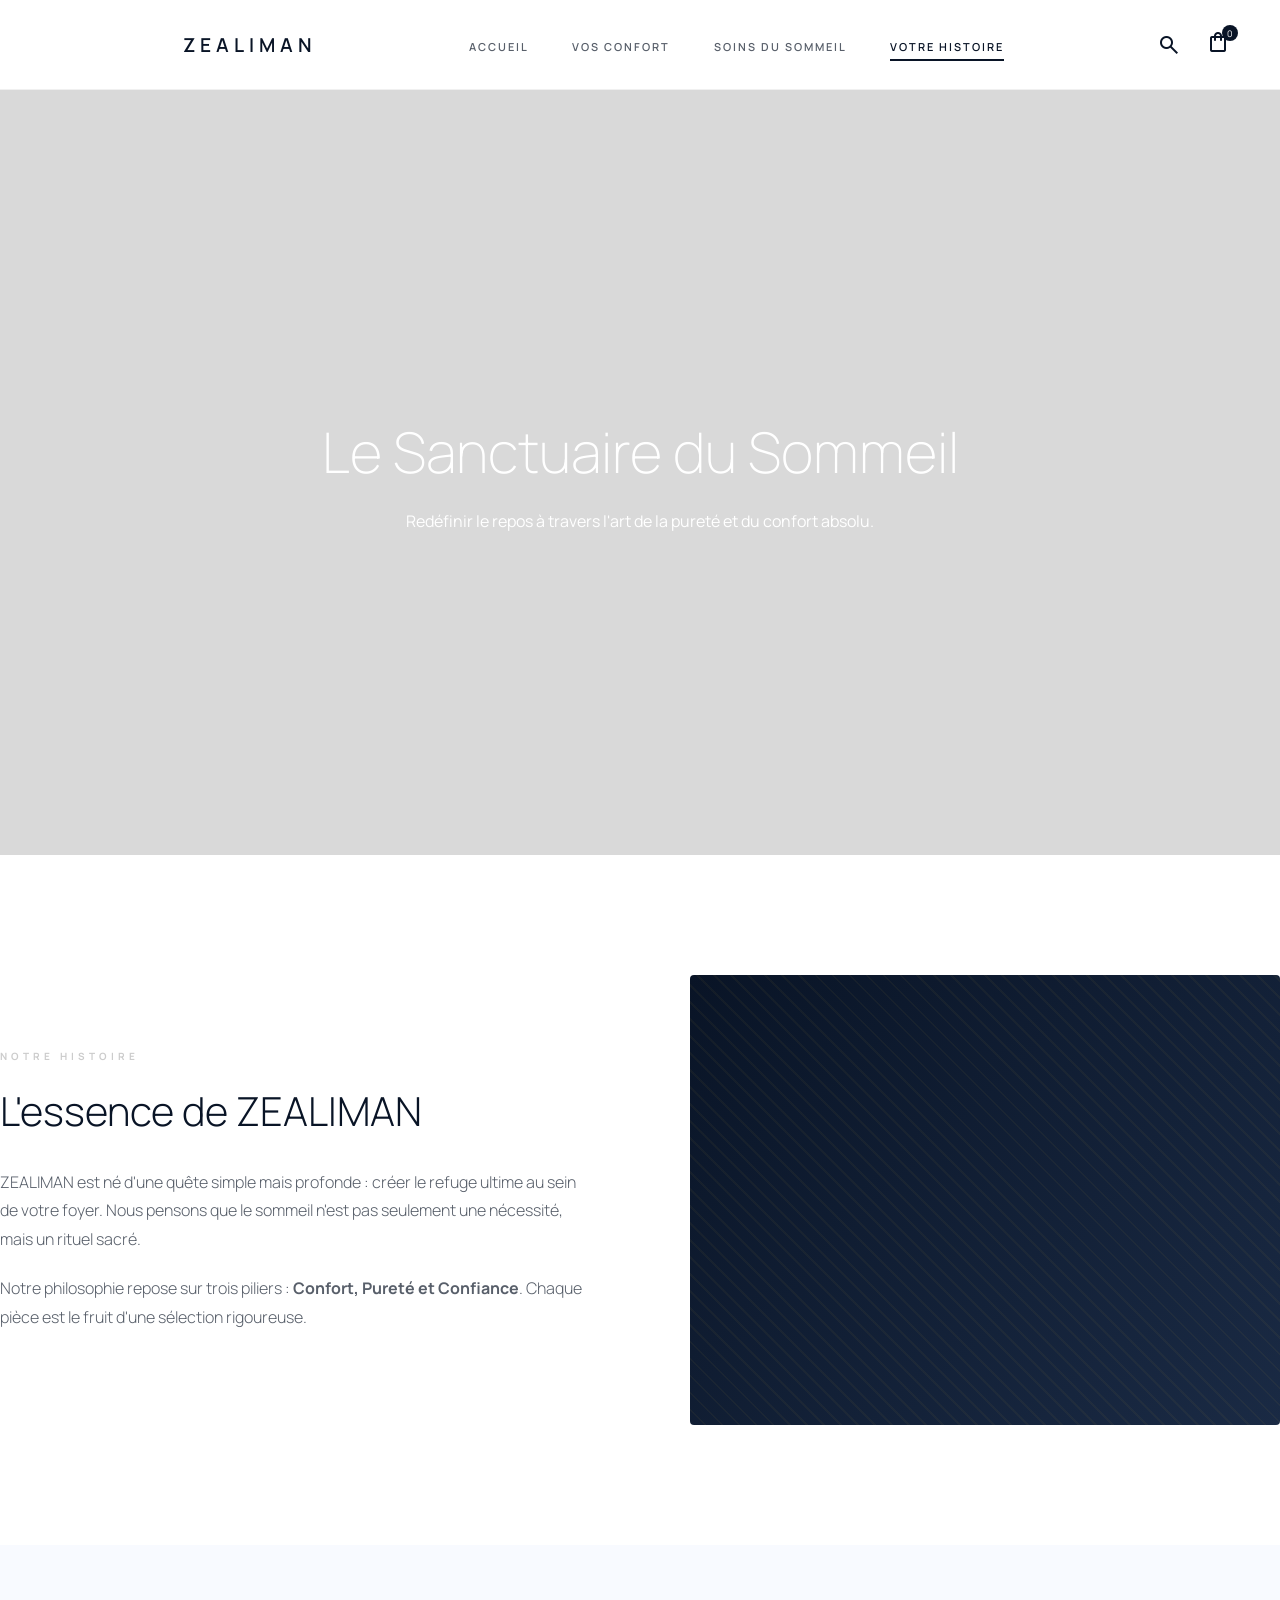
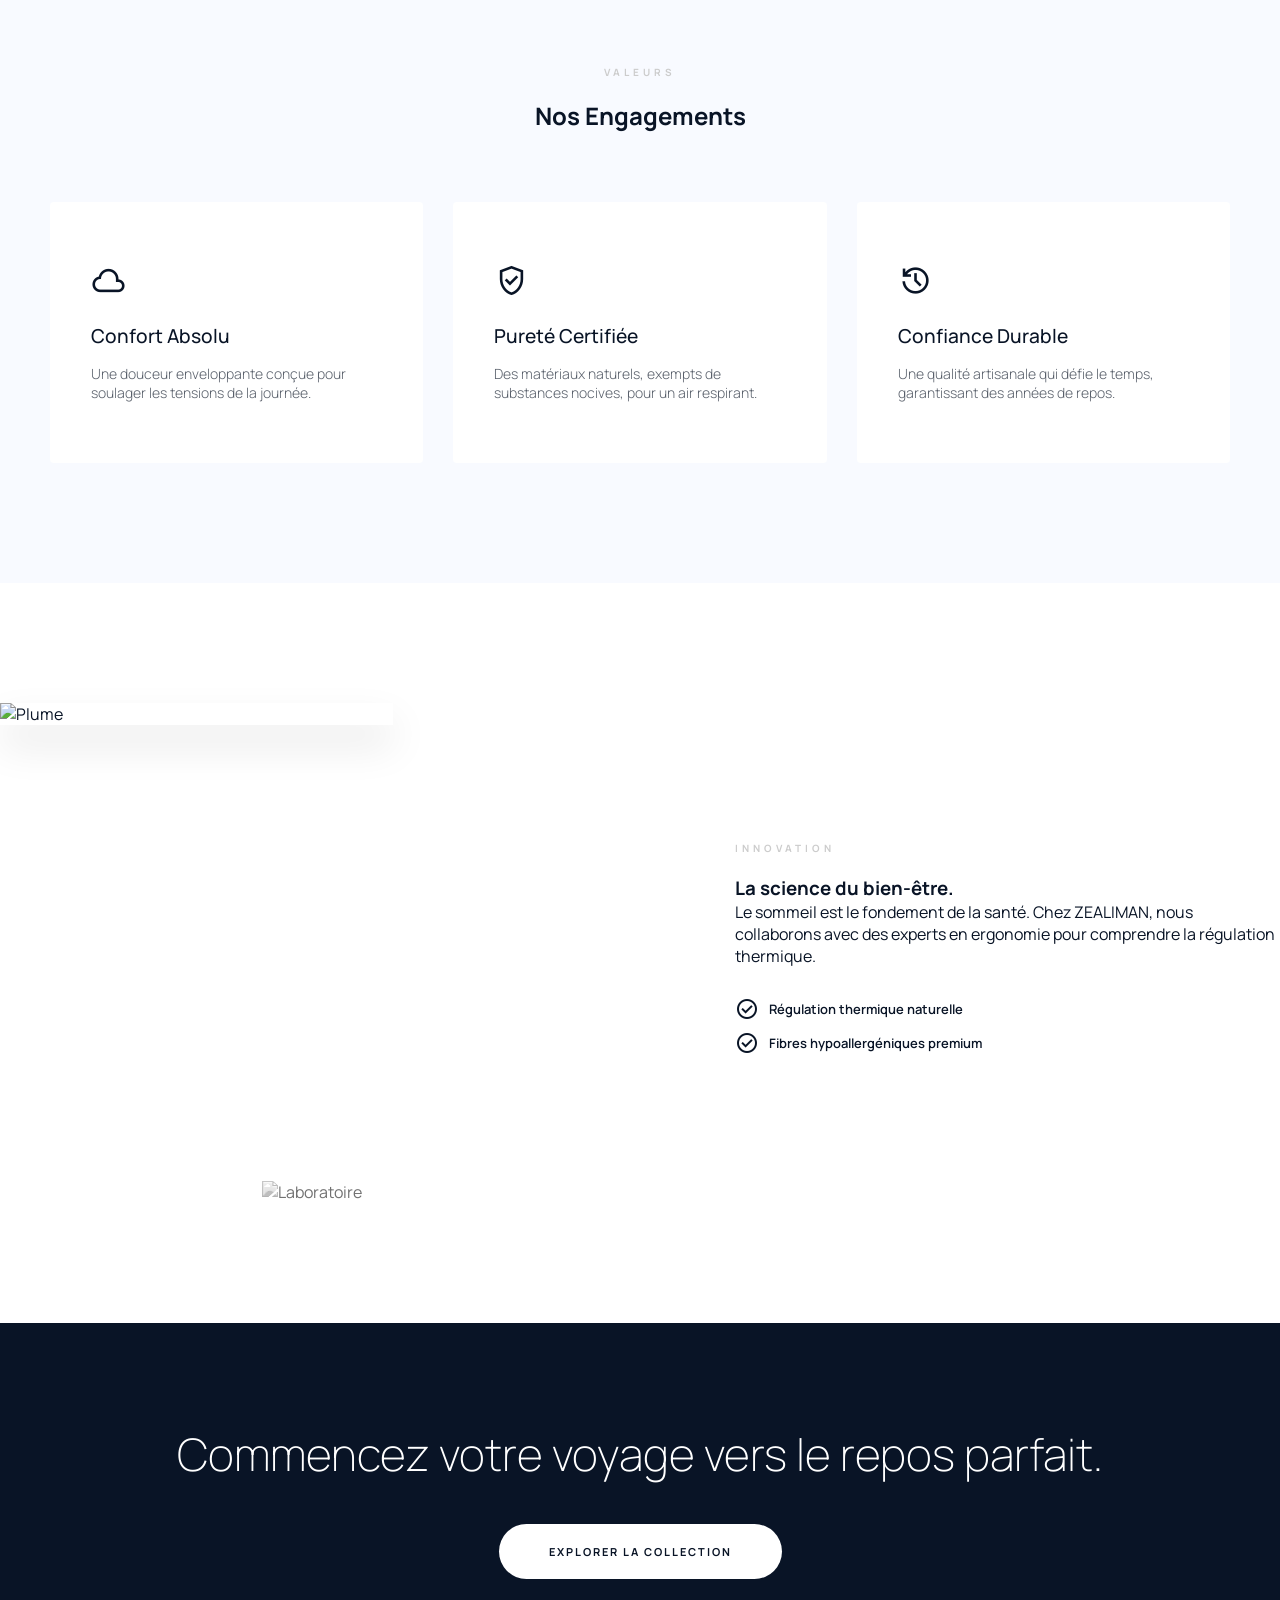
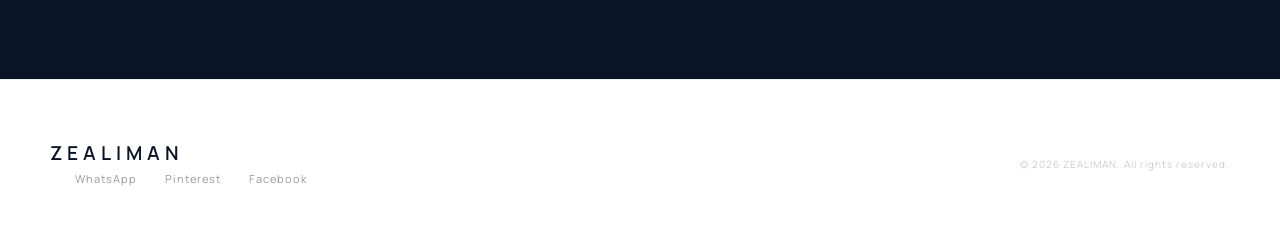
==== IMAGES /ABOUT.html @ f25902c8 "dépot du projet  marketing commerce" ====
<!DOCTYPE html>
<html lang="fr">
<head>
    <meta charset="UTF-8">
    <meta name="viewport" content="width=device-width, initial-scale=1.0">
    <title>ZEALIMAN | L'excellence du sommeil</title>
    <link rel="stylesheet" href="./ABOUT.css">
    <link href="https://fonts.googleapis.com/css2?family=Manrope:wght@200;300;500;700&display=swap" rel="stylesheet">
    <link rel="stylesheet" href="https://fonts.googleapis.com/css2?family=Material+Symbols+Outlined:opsz,wght,FILL,GRAD@24,200,0,0" />
</head>
<body>

    <header>
        <div class="container nav-wrapper">
            <div class="menu-trigger">
               
            </div>
            <div class="logo">ZEALIMAN</div>
            <nav class="desktop-nav">
                <a href="../Index.html">ACCUEIL</a>
                <a href="./OUR DUVETS.html">    VOS CONFORT  </a>
                <a href="./SLEEP GUIDE.html">   SOINS DU SOMMEIL  </a>
                <a href="#" class="active">  VOTRE HISTOIRE  </a>
            </nav>
            <div class="header-icons">
                <span class="material-symbols-outlined">search</span>
                <div class="cart-wrapper">
                    <span class="material-symbols-outlined">shopping_bag</span>
                    <span class="cart-count">0</span>
                </div>
            </div>
        </div>
    </header>

    <main>
        <section class="hero">
            <div class="hero-overlay"></div>
            <div class="container hero-content">
                <h1>Le Sanctuaire du Sommeil</h1>
                <p>Redéfinir le repos à travers l'art de la pureté et du confort absolu.</p>
            </div>
        </section>

        <section class="container section-spacing">
            <div class="story-grid">
                <div class="story-text">
                    <span class="eyebrow">NOTRE HISTOIRE</span>
                    <h2>L'essence de ZEALIMAN</h2>
                    <p>ZEALIMAN est né d'une quête simple mais profonde : créer le refuge ultime au sein de votre foyer. Nous pensons que le sommeil n'est pas seulement une nécessité, mais un rituel sacré.</p>
                    <p>Notre philosophie repose sur trois piliers : <strong>Confort, Pureté et Confiance</strong>. Chaque pièce est le fruit d'une sélection rigoureuse.</p>
                </div>
                <div class="story-visual">
                    <div class="abstract-pattern"></div>
                </div>
            </div>
        </section>

        <section class="bg-light section-spacing">
            <div class="container">
                <div class="center-title">
                    <span class="eyebrow">VALEURS</span>
                    <h2>Nos Engagements</h2>
                </div>
                <div class="cards-grid">
                    <div class="engagement-card">
                        <span class="material-symbols-outlined">cloud</span>
                        <h3>Confort Absolu</h3>
                        <p>Une douceur enveloppante conçue pour soulager les tensions de la journée.</p>
                    </div>
                    <div class="engagement-card">
                        <span class="material-symbols-outlined">verified_user</span>
                        <h3>Pureté Certifiée</h3>
                        <p>Des matériaux naturels, exempts de substances nocives, pour un air respirant.</p>
                    </div>
                    <div class="engagement-card">
                        <span class="material-symbols-outlined">history</span>
                        <h3>Confiance Durable</h3>
                        <p>Une qualité artisanale qui défie le temps, garantissant des années de repos.</p>
                    </div>
                </div>
            </div>
        </section>

        <section class="container section-spacing">
            <div class="innovation-flex">
                <div class="innovation-images">
                    <img src="https://images.unsplash.com/photo-1519331379826-f10be5486c6f?q=80&w=600" alt="Plume" class="img-top">
                    <img src="https://images.unsplash.com/photo-1584100936595-c0654b55a2e2?q=80&w=600" alt="Laboratoire" class="img-bottom">
                </div>
                <div class="innovation-content">
                    <span class="eyebrow">INNOVATION</span>
                    <h3>La science du bien-être.</h3>
                    <p>Le sommeil est le fondement de la santé. Chez ZEALIMAN, nous collaborons avec des experts en ergonomie pour comprendre la régulation thermique.</p>
                    <ul class="custom-checks">
                        <li><span class="material-symbols-outlined">check_circle</span> Régulation thermique naturelle</li>
                        <li><span class="material-symbols-outlined">check_circle</span> Fibres hypoallergéniques premium</li>
                    </ul>
                </div>
            </div>
        </section>

        <section class="cta-section">
            <div class="container cta-box">
                <h2>Commencez votre voyage vers le repos parfait.</h2>
                <a href="./Collections.html" class="btn-primary">EXPLORER LA COLLECTION</a>
            </div>
        </section>
    </main>

    <footer>
        <div class="container footer-grid">
            <div class="footer-brand">
                <div class="logo">ZEALIMAN</div>
                <div class="socials">
                    <a href="#">WhatsApp</a>
                    <a href="#">Pinterest</a>
                    <a href="#">Facebook</a>
                </div>
            </div>
            <div class="footer-copy">
                <p>© 2026 ZEALIMAN. All rights reserved.</p>
            </div>
        </div>
    </footer>

</body>
</html>
---- IMAGES /ABOUT.css ----
/* --- Global & Fonts --- */
:root {
    --dark: #091426;
    --grey: #585f6a;
    --soft: #f8faff;
    --transition: all 0.6s cubic-bezier(0.16, 1, 0.3, 1);
}

* { margin: 0; padding: 0; box-sizing: border-box; }
body { font-family: 'Manrope', sans-serif; color: var(--dark); background: #fff; -webkit-font-smoothing: antialiased; }
.container { max-width: 1300px; margin: 0 auto; padding: 0 50px; }
.section-spacing { padding: 120px 0; }
.eyebrow { font-size: 10px; letter-spacing: 4px; font-weight: 700; color: #ccc; text-transform: uppercase; display: block; margin-bottom: 20px; }

/* --- Header --- */
header { height: 90px; display: flex; align-items: center; border-bottom: 1px solid #f0f0f0; position: sticky; top: 0; background: white; z-index: 1000; }
.nav-wrapper { display: flex; justify-content: space-between; align-items: center; width: 100%; }
.logo { font-size: 1.2rem; font-weight: 600; letter-spacing: 5px; }
.desktop-nav a { text-decoration: none; color: var(--grey); font-size: 11px; font-weight: 600; letter-spacing: 2px; margin: 0 20px; }
.desktop-nav a.active { color: var(--dark); border-bottom: 2px solid var(--dark); padding-bottom: 5px; }
.header-icons { display: flex; gap: 25px; align-items: center; }
.cart-wrapper { position: relative; cursor: pointer; }
.cart-count { position: absolute; top: -5px; right: -8px; background: var(--dark); color: white; font-size: 9px; width: 16px; height: 16px; border-radius: 50%; display: flex; align-items: center; justify-content: center; }

/* --- Hero --- */
.hero { height: 85vh; background: url('https://images.unsplash.com/photo-1522771739844-6a9f6d5f14af?q=80&w=1400') center/cover; position: relative; display: flex; align-items: center; justify-content: center; text-align: center; color: white; }
.hero-overlay { position: absolute; inset: 0; background: rgba(0,0,0,0.15); }
.hero-content { position: relative; z-index: 1; }
.hero-content h1 { font-size: 3.5rem; font-weight: 200; margin-bottom: 20px; }

/* --- Sections Layout --- */
.story-grid { display: grid; grid-template-columns: 1fr 1fr; gap: 100px; align-items: center; }
.story-text h2 { font-size: 2.5rem; font-weight: 300; margin-bottom: 30px; }
.story-text p { color: var(--grey); line-height: 1.8; margin-bottom: 20px; font-weight: 300; }
.abstract-pattern { height: 450px; background: linear-gradient(135deg, #091426, #1a2a44); border-radius: 4px; position: relative; overflow: hidden; }
.abstract-pattern::after { content: ""; position: absolute; inset: 0; background: repeating-linear-gradient(45deg, transparent, transparent 10px, rgba(212,175,55,0.05) 10px, rgba(212,175,55,0.05) 12px); }

/* --- Cards --- */
.bg-light { background: var(--soft); }
.center-title { text-align: center; margin-bottom: 70px; }
.cards-grid { display: grid; grid-template-columns: repeat(3, 1fr); gap: 30px; }
.engagement-card { background: white; padding: 60px 40px; border-radius: 4px; transition: var(--transition); border: 1px solid transparent; }
.engagement-card:hover { transform: translateY(-10px); box-shadow: 0 20px 40px rgba(0,0,0,0.03); border-color: #eee; }
.engagement-card span { font-size: 35px; margin-bottom: 25px; display: block; }
.engagement-card h3 { font-size: 1.2rem; margin-bottom: 15px; font-weight: 500; }
.engagement-card p { font-size: 14px; color: var(--grey); font-weight: 300; }

/* --- Innovation --- */
.innovation-flex { display: grid; grid-template-columns: 1.2fr 1fr; gap: 80px; align-items: center; }
.innovation-images { position: relative; height: 500px; }
.img-top { width: 60%; position: absolute; top: 0; left: 0; z-index: 2; box-shadow: 0 20px 40px rgba(0,0,0,0.1); }
.img-bottom { width: 60%; position: absolute; bottom: 0; right: 0; z-index: 1; filter: grayscale(1); opacity: 0.6; }
.custom-checks { list-style: none; margin-top: 30px; }
.custom-checks li { display: flex; align-items: center; gap: 10px; font-size: 13px; margin-bottom: 10px; font-weight: 600; }

/* --- CTA Section --- */
.cta-section { background: var(--dark); padding: 100px 0; color: white; text-align: center; }
.cta-box h2 { font-size: 2.8rem; font-weight: 200; margin-bottom: 40px; }
.btn-primary { display: inline-block; padding: 20px 50px; background: white; color: var(--dark); text-decoration: none; border-radius: 50px; font-size: 11px; font-weight: 700; letter-spacing: 2px; }

/* --- Footer --- */
footer { padding: 60px 0; border-top: 1px solid #eee; }
.footer-grid { display: flex; justify-content: space-between; align-items: center; }
.socials a { text-decoration: none; color: #999; margin-left: 25px; font-size: 11px; letter-spacing: 1px; }
.footer-copy { font-size: 10px; color: #ccc; letter-spacing: 1px; }
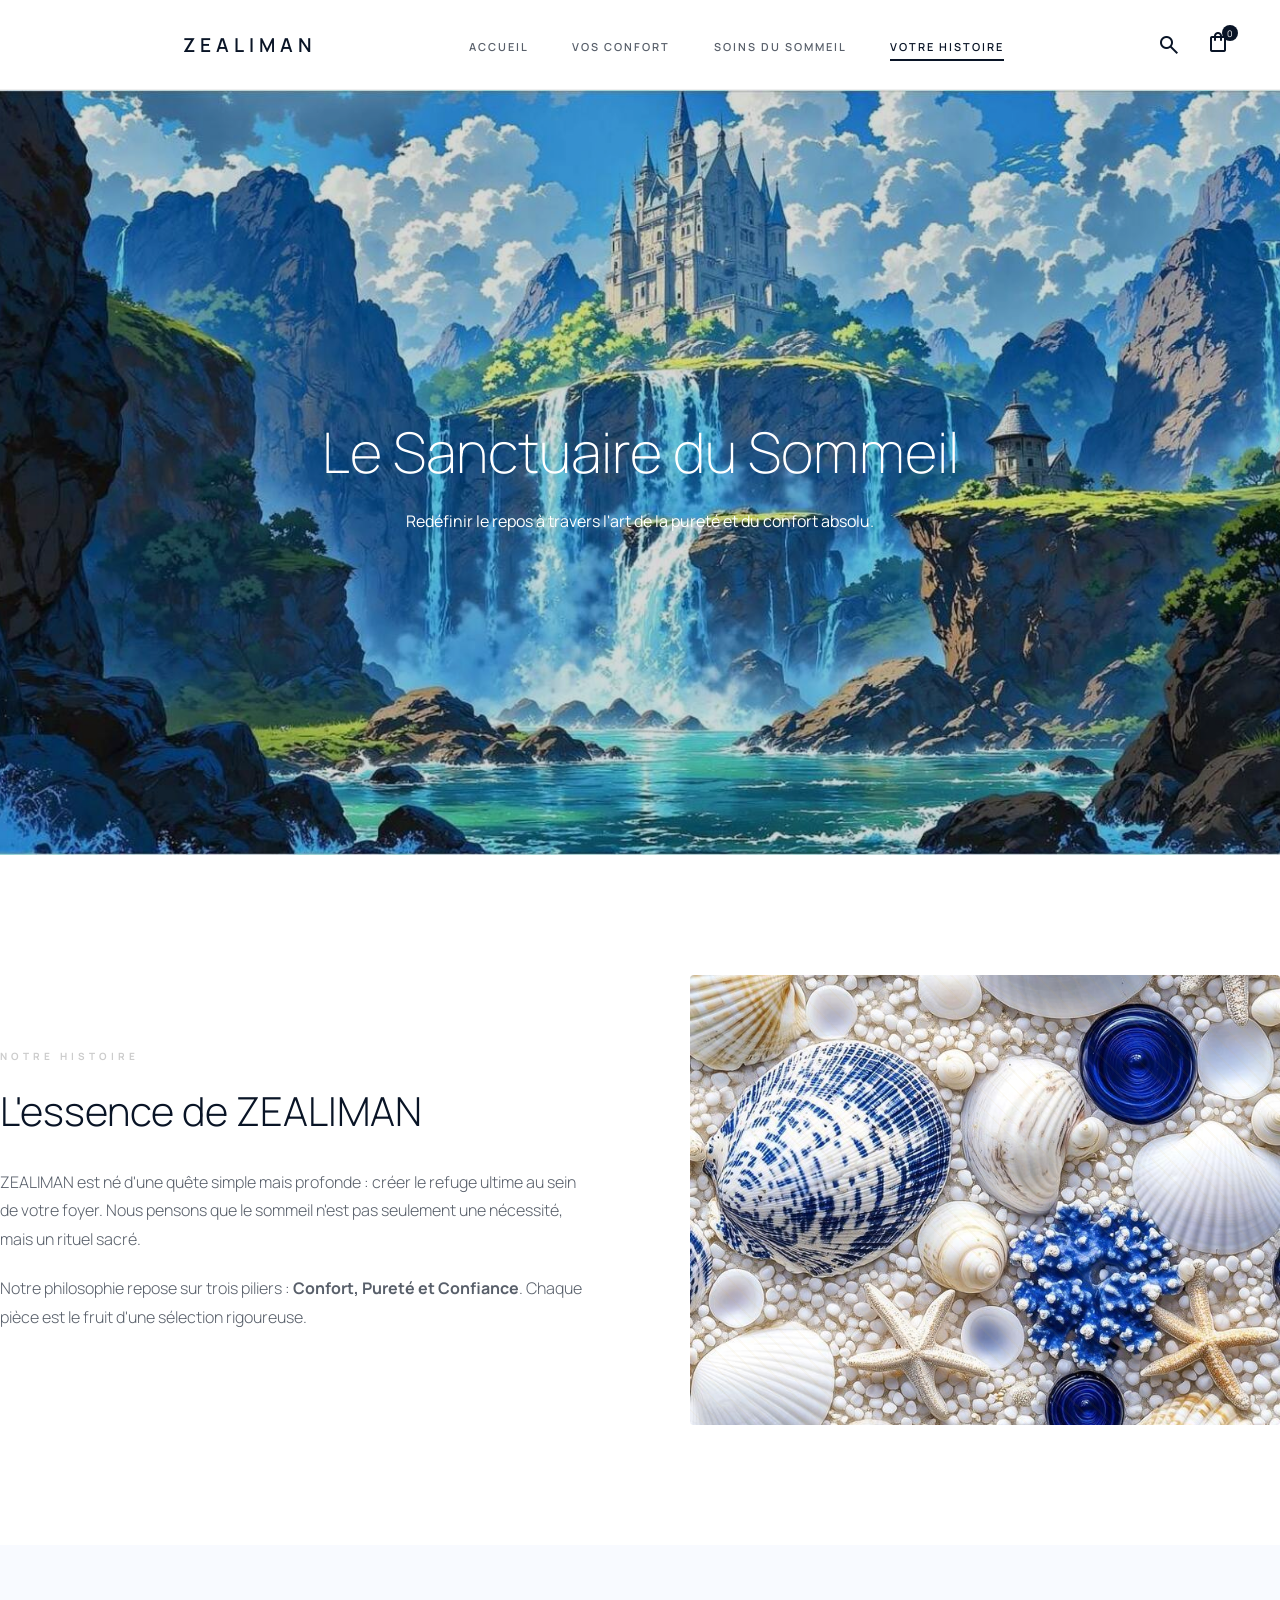
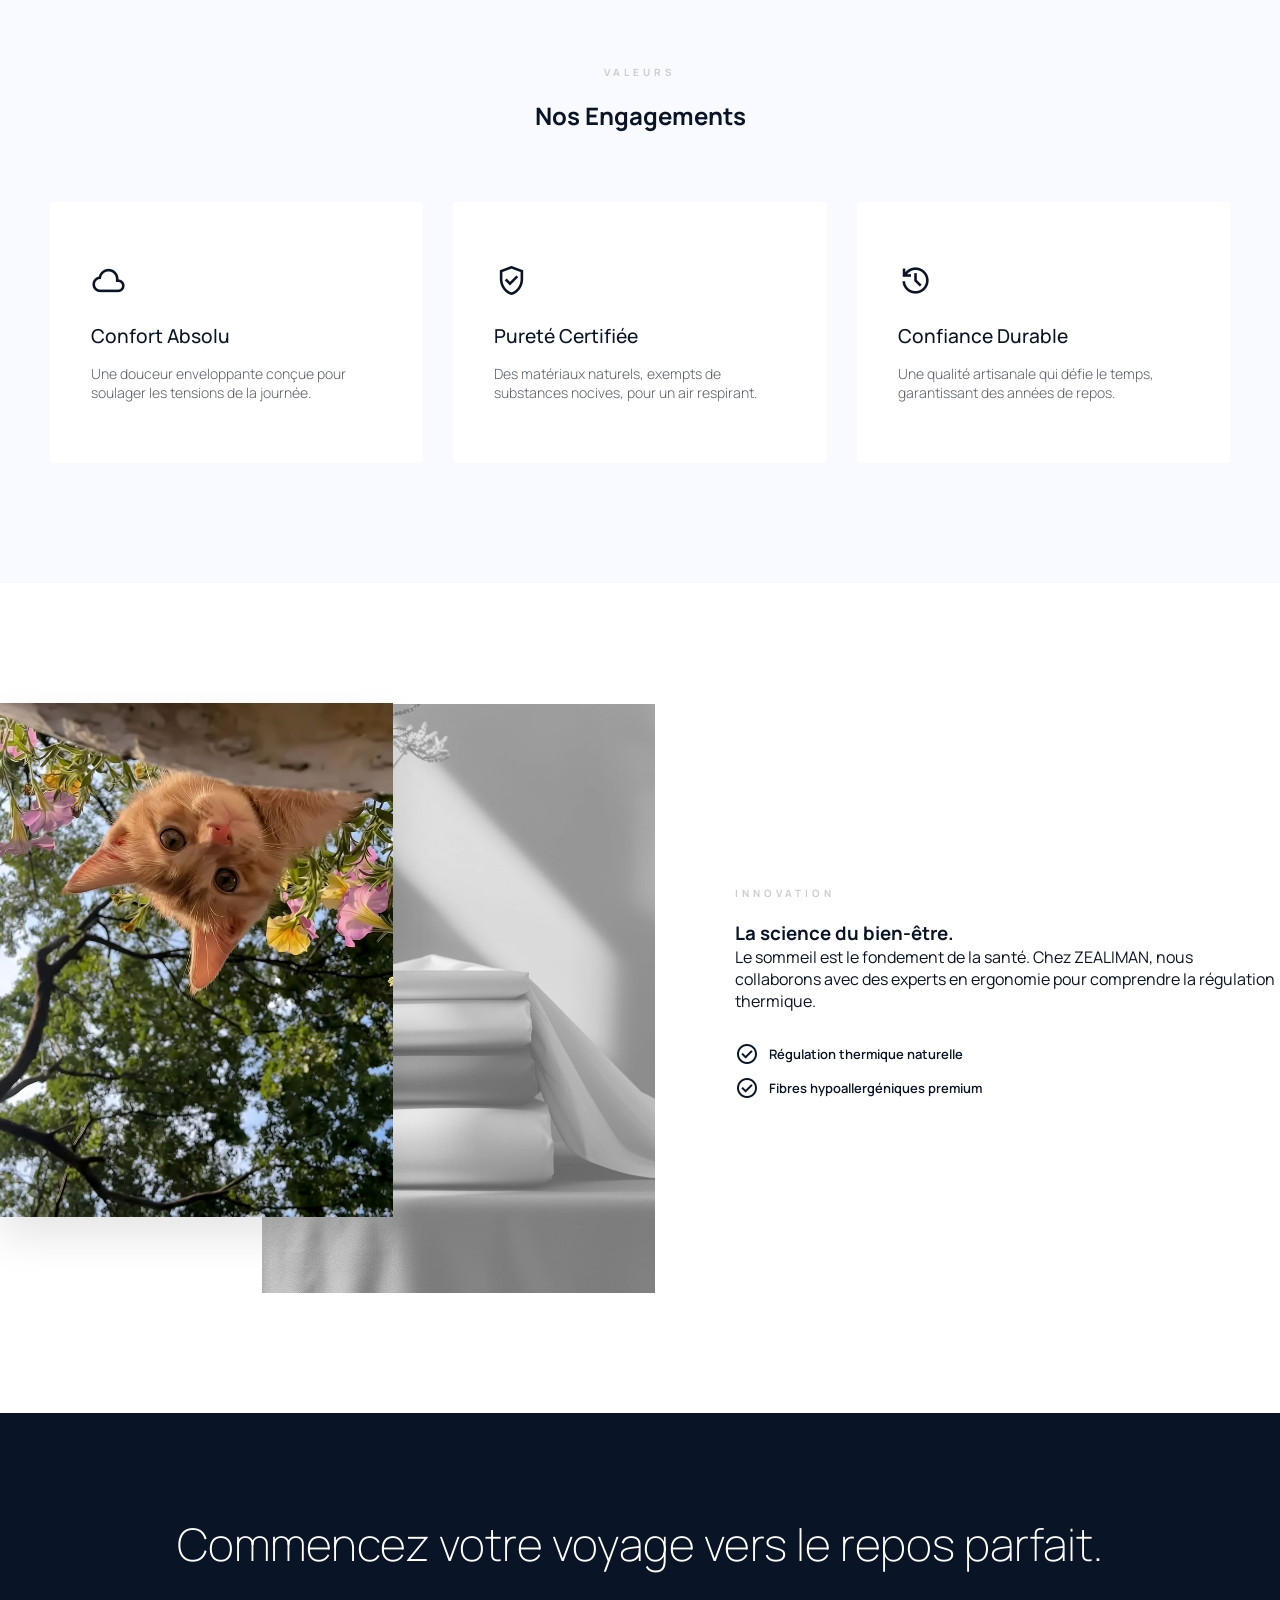
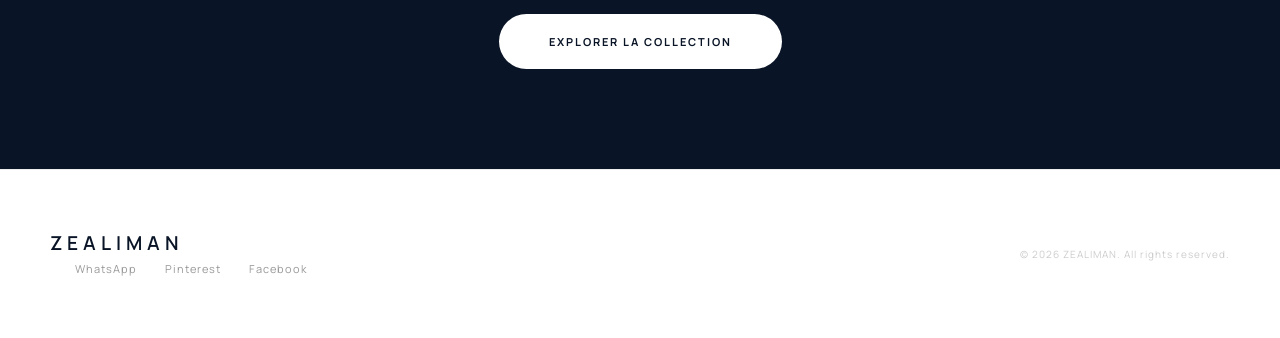
==== commit aa3d4046: "depot des images" ====
--- a/IMAGES /ABOUT.html
+++ b/IMAGES /ABOUT.html
@@ -1,26 +1,41 @@
 <!DOCTYPE html>
 <html lang="fr">
+
 <head>
     <meta charset="UTF-8">
     <meta name="viewport" content="width=device-width, initial-scale=1.0">
     <title>ZEALIMAN | L'excellence du sommeil</title>
     <link rel="stylesheet" href="./ABOUT.css">
     <link href="https://fonts.googleapis.com/css2?family=Manrope:wght@200;300;500;700&display=swap" rel="stylesheet">
-    <link rel="stylesheet" href="https://fonts.googleapis.com/css2?family=Material+Symbols+Outlined:opsz,wght,FILL,GRAD@24,200,0,0" />
+    <link rel="stylesheet"
+        href="https://fonts.googleapis.com/css2?family=Material+Symbols+Outlined:opsz,wght,FILL,GRAD@24,200,0,0" />
 </head>
+
 <body>
 
     <header>
         <div class="container nav-wrapper">
             <div class="menu-trigger">
-               
+
             </div>
             <div class="logo">ZEALIMAN</div>
             <nav class="desktop-nav">
-                <a href="../Index.html">ACCUEIL</a>
-                <a href="./OUR DUVETS.html">    VOS CONFORT  </a>
-                <a href="./SLEEP GUIDE.html">   SOINS DU SOMMEIL  </a>
-                <a href="#" class="active">  VOTRE HISTOIRE  </a>
+                <a href="../index.html">
+                    <span class="material-symbols-outlined mobile-only">home</span>
+
+                    ACCUEIL</a>
+                <a href="./OUR DUVETS.html">
+                    <span class="material-symbols-outlined mobile-only">bed</span>
+
+                    VOS CONFORT </a>
+                <a href="./SLEEP GUIDE.html">
+                    <span class="material-symbols-outlined mobile-only">auto_awesome</span>
+
+                    SOINS DU SOMMEIL </a>
+                <a href="#" class="active">
+                    <span class="material-symbols-outlined mobile-only">history_edu</span>
+
+                    VOTRE HISTOIRE </a>
             </nav>
             <div class="header-icons">
                 <span class="material-symbols-outlined">search</span>
@@ -46,8 +61,10 @@
                 <div class="story-text">
                     <span class="eyebrow">NOTRE HISTOIRE</span>
                     <h2>L'essence de ZEALIMAN</h2>
-                    <p>ZEALIMAN est né d'une quête simple mais profonde : créer le refuge ultime au sein de votre foyer. Nous pensons que le sommeil n'est pas seulement une nécessité, mais un rituel sacré.</p>
-                    <p>Notre philosophie repose sur trois piliers : <strong>Confort, Pureté et Confiance</strong>. Chaque pièce est le fruit d'une sélection rigoureuse.</p>
+                    <p>ZEALIMAN est né d'une quête simple mais profonde : créer le refuge ultime au sein de votre foyer.
+                        Nous pensons que le sommeil n'est pas seulement une nécessité, mais un rituel sacré.</p>
+                    <p>Notre philosophie repose sur trois piliers : <strong>Confort, Pureté et Confiance</strong>.
+                        Chaque pièce est le fruit d'une sélection rigoureuse.</p>
                 </div>
                 <div class="story-visual">
                     <div class="abstract-pattern"></div>
@@ -84,16 +101,21 @@
         <section class="container section-spacing">
             <div class="innovation-flex">
                 <div class="innovation-images">
-                    <img src="https://images.unsplash.com/photo-1519331379826-f10be5486c6f?q=80&w=600" alt="Plume" class="img-top">
-                    <img src="https://images.unsplash.com/photo-1584100936595-c0654b55a2e2?q=80&w=600" alt="Laboratoire" class="img-bottom">
+                    <img src="../cat.jpeg" alt="Plume"
+                        class="img-top">
+                    <img src="../unique.jpeg" alt="Laboratoire"
+                        class="img-bottom">
                 </div>
                 <div class="innovation-content">
                     <span class="eyebrow">INNOVATION</span>
                     <h3>La science du bien-être.</h3>
-                    <p>Le sommeil est le fondement de la santé. Chez ZEALIMAN, nous collaborons avec des experts en ergonomie pour comprendre la régulation thermique.</p>
+                    <p>Le sommeil est le fondement de la santé. Chez ZEALIMAN, nous collaborons avec des experts en
+                        ergonomie pour comprendre la régulation thermique.</p>
                     <ul class="custom-checks">
-                        <li><span class="material-symbols-outlined">check_circle</span> Régulation thermique naturelle</li>
-                        <li><span class="material-symbols-outlined">check_circle</span> Fibres hypoallergéniques premium</li>
+                        <li><span class="material-symbols-outlined">check_circle</span> Régulation thermique naturelle
+                        </li>
+                        <li><span class="material-symbols-outlined">check_circle</span> Fibres hypoallergéniques premium
+                        </li>
                     </ul>
                 </div>
             </div>
@@ -124,4 +146,5 @@
     </footer>
 
 </body>
+
 </html>
--- a/IMAGES /ABOUT.css
+++ b/IMAGES /ABOUT.css
@@ -6,60 +6,476 @@
     --transition: all 0.6s cubic-bezier(0.16, 1, 0.3, 1);
 }
 
-* { margin: 0; padding: 0; box-sizing: border-box; }
-body { font-family: 'Manrope', sans-serif; color: var(--dark); background: #fff; -webkit-font-smoothing: antialiased; }
-.container { max-width: 1300px; margin: 0 auto; padding: 0 50px; }
-.section-spacing { padding: 120px 0; }
-.eyebrow { font-size: 10px; letter-spacing: 4px; font-weight: 700; color: #ccc; text-transform: uppercase; display: block; margin-bottom: 20px; }
+* {
+    margin: 0;
+    padding: 0;
+    box-sizing: border-box;
+}
+
+body {
+    font-family: 'Manrope', sans-serif;
+    color: var(--dark);
+    background: #fff;
+    -webkit-font-smoothing: antialiased;
+}
+
+.container {
+    max-width: 1300px;
+    margin: 0 auto;
+    padding: 0 50px;
+}
+
+.section-spacing {
+    padding: 120px 0;
+}
+
+.eyebrow {
+    font-size: 10px;
+    letter-spacing: 4px;
+    font-weight: 700;
+    color: #ccc;
+    text-transform: uppercase;
+    display: block;
+    margin-bottom: 20px;
+}
 
 /* --- Header --- */
-header { height: 90px; display: flex; align-items: center; border-bottom: 1px solid #f0f0f0; position: sticky; top: 0; background: white; z-index: 1000; }
-.nav-wrapper { display: flex; justify-content: space-between; align-items: center; width: 100%; }
-.logo { font-size: 1.2rem; font-weight: 600; letter-spacing: 5px; }
-.desktop-nav a { text-decoration: none; color: var(--grey); font-size: 11px; font-weight: 600; letter-spacing: 2px; margin: 0 20px; }
-.desktop-nav a.active { color: var(--dark); border-bottom: 2px solid var(--dark); padding-bottom: 5px; }
-.header-icons { display: flex; gap: 25px; align-items: center; }
-.cart-wrapper { position: relative; cursor: pointer; }
-.cart-count { position: absolute; top: -5px; right: -8px; background: var(--dark); color: white; font-size: 9px; width: 16px; height: 16px; border-radius: 50%; display: flex; align-items: center; justify-content: center; }
+header {
+    height: 90px;
+    display: flex;
+    align-items: center;
+    border-bottom: 1px solid #f0f0f0;
+    position: sticky;
+    top: 0;
+    background: white;
+    z-index: 1000;
+}
+
+.nav-wrapper {
+    display: flex;
+    justify-content: space-between;
+    align-items: center;
+    width: 100%;
+}
+
+.logo {
+    font-size: 1.2rem;
+    font-weight: 600;
+    letter-spacing: 5px;
+}
+
+.desktop-nav a {
+    text-decoration: none;
+    color: var(--grey);
+    font-size: 11px;
+    font-weight: 600;
+    letter-spacing: 2px;
+    margin: 0 20px;
+}
+
+.desktop-nav a.active {
+    color: var(--dark);
+    border-bottom: 2px solid var(--dark);
+    padding-bottom: 5px;
+}
+
+.header-icons {
+    display: flex;
+    gap: 25px;
+    align-items: center;
+}
+
+.cart-wrapper {
+    position: relative;
+    cursor: pointer;
+}
+
+.cart-count {
+    position: absolute;
+    top: -5px;
+    right: -8px;
+    background: var(--dark);
+    color: white;
+    font-size: 9px;
+    width: 16px;
+    height: 16px;
+    border-radius: 50%;
+    display: flex;
+    align-items: center;
+    justify-content: center;
+}
 
 /* --- Hero --- */
-.hero { height: 85vh; background: url('https://images.unsplash.com/photo-1522771739844-6a9f6d5f14af?q=80&w=1400') center/cover; position: relative; display: flex; align-items: center; justify-content: center; text-align: center; color: white; }
-.hero-overlay { position: absolute; inset: 0; background: rgba(0,0,0,0.15); }
-.hero-content { position: relative; z-index: 1; }
-.hero-content h1 { font-size: 3.5rem; font-weight: 200; margin-bottom: 20px; }
+.hero {
+    height: 85vh;
+    background: url('../histoire3.jpg') center/cover;
+    position: relative;
+    display: flex;
+    align-items: center;
+    justify-content: center;
+    text-align: center;
+    color: white;
+}
+
+.hero-overlay {
+    position: absolute;
+    inset: 0;
+    background: rgba(0, 0, 0, 0.15);
+}
+
+.hero-content {
+    position: relative;
+    z-index: 1;
+}
+
+.hero-content h1 {
+    font-size: 3.5rem;
+    font-weight: 200;
+    margin-bottom: 20px;
+}
 
 /* --- Sections Layout --- */
-.story-grid { display: grid; grid-template-columns: 1fr 1fr; gap: 100px; align-items: center; }
-.story-text h2 { font-size: 2.5rem; font-weight: 300; margin-bottom: 30px; }
-.story-text p { color: var(--grey); line-height: 1.8; margin-bottom: 20px; font-weight: 300; }
-.abstract-pattern { height: 450px; background: linear-gradient(135deg, #091426, #1a2a44); border-radius: 4px; position: relative; overflow: hidden; }
-.abstract-pattern::after { content: ""; position: absolute; inset: 0; background: repeating-linear-gradient(45deg, transparent, transparent 10px, rgba(212,175,55,0.05) 10px, rgba(212,175,55,0.05) 12px); }
+.story-grid {
+    display: grid;
+    grid-template-columns: 1fr 1fr;
+    gap: 100px;
+    align-items: center;
+}
+
+.story-text h2 {
+    font-size: 2.5rem;
+    font-weight: 300;
+    margin-bottom: 30px;
+}
+
+.story-text p {
+    color: var(--grey);
+    line-height: 1.8;
+    margin-bottom: 20px;
+    font-weight: 300;
+}
+
+.abstract-pattern {
+    height: 450px;
+   background: url(../recontre.jpeg)  center/cover;;
+    border-radius: 4px;
+    position: relative;
+    overflow: hidden;
+}
+
+.abstract-pattern::after {
+    content: "";
+    position: absolute;
+    inset: 0;
+    background: repeating-linear-gradient(45deg, transparent, transparent 10px, rgba(212, 175, 55, 0.05) 10px, rgba(212, 175, 55, 0.05) 12px);
+}
 
 /* --- Cards --- */
-.bg-light { background: var(--soft); }
-.center-title { text-align: center; margin-bottom: 70px; }
-.cards-grid { display: grid; grid-template-columns: repeat(3, 1fr); gap: 30px; }
-.engagement-card { background: white; padding: 60px 40px; border-radius: 4px; transition: var(--transition); border: 1px solid transparent; }
-.engagement-card:hover { transform: translateY(-10px); box-shadow: 0 20px 40px rgba(0,0,0,0.03); border-color: #eee; }
-.engagement-card span { font-size: 35px; margin-bottom: 25px; display: block; }
-.engagement-card h3 { font-size: 1.2rem; margin-bottom: 15px; font-weight: 500; }
-.engagement-card p { font-size: 14px; color: var(--grey); font-weight: 300; }
+.bg-light {
+    background: var(--soft);
+}
+
+.center-title {
+    text-align: center;
+    margin-bottom: 70px;
+}
+
+.cards-grid {
+    display: grid;
+    grid-template-columns: repeat(3, 1fr);
+    gap: 30px;
+}
+
+.engagement-card {
+    background: white;
+    padding: 60px 40px;
+    border-radius: 4px;
+    transition: var(--transition);
+    border: 1px solid transparent;
+}
+
+.engagement-card:hover {
+    transform: translateY(-10px);
+    box-shadow: 0 20px 40px rgba(0, 0, 0, 0.03);
+    border-color: #eee;
+}
+
+.engagement-card span {
+    font-size: 35px;
+    margin-bottom: 25px;
+    display: block;
+}
+
+.engagement-card h3 {
+    font-size: 1.2rem;
+    margin-bottom: 15px;
+    font-weight: 500;
+}
+
+.engagement-card p {
+    font-size: 14px;
+    color: var(--grey);
+    font-weight: 300;
+}
 
 /* --- Innovation --- */
-.innovation-flex { display: grid; grid-template-columns: 1.2fr 1fr; gap: 80px; align-items: center; }
-.innovation-images { position: relative; height: 500px; }
-.img-top { width: 60%; position: absolute; top: 0; left: 0; z-index: 2; box-shadow: 0 20px 40px rgba(0,0,0,0.1); }
-.img-bottom { width: 60%; position: absolute; bottom: 0; right: 0; z-index: 1; filter: grayscale(1); opacity: 0.6; }
-.custom-checks { list-style: none; margin-top: 30px; }
-.custom-checks li { display: flex; align-items: center; gap: 10px; font-size: 13px; margin-bottom: 10px; font-weight: 600; }
+.innovation-flex {
+    display: grid;
+    grid-template-columns: 1.2fr 1fr;
+    gap: 80px;
+    align-items: center;
+}
+
+.innovation-images {
+    position: relative;
+    height: 590px;
+}
+
+.img-top {
+    width: 60%;
+    position: absolute;
+    top: 0;
+    left: 0;
+    z-index: 2;
+    box-shadow: 0 20px 40px rgba(0, 0, 0, 0.1);
+}
+
+.img-bottom {
+    width: 60%;
+    position: absolute;
+    bottom: 0;
+    right: 0;
+    z-index: 1;
+    filter: grayscale(1);
+    opacity: 0.6;
+}
+
+.custom-checks {
+    list-style: none;
+    margin-top: 30px;
+}
+
+.custom-checks li {
+    display: flex;
+    align-items: center;
+    gap: 10px;
+    font-size: 13px;
+    margin-bottom: 10px;
+    font-weight: 600;
+}
 
 /* --- CTA Section --- */
-.cta-section { background: var(--dark); padding: 100px 0; color: white; text-align: center; }
-.cta-box h2 { font-size: 2.8rem; font-weight: 200; margin-bottom: 40px; }
-.btn-primary { display: inline-block; padding: 20px 50px; background: white; color: var(--dark); text-decoration: none; border-radius: 50px; font-size: 11px; font-weight: 700; letter-spacing: 2px; }
+.cta-section {
+    background: var(--dark);
+    padding: 100px 0;
+    color: white;
+    text-align: center;
+}
+
+.cta-box h2 {
+    font-size: 2.8rem;
+    font-weight: 200;
+    margin-bottom: 40px;
+}
+
+.btn-primary {
+    display: inline-block;
+    padding: 20px 50px;
+    background: white;
+    color: var(--dark);
+    text-decoration: none;
+    border-radius: 50px;
+    font-size: 11px;
+    font-weight: 700;
+    letter-spacing: 2px;
+}
 
 /* --- Footer --- */
-footer { padding: 60px 0; border-top: 1px solid #eee; }
-.footer-grid { display: flex; justify-content: space-between; align-items: center; }
-.socials a { text-decoration: none; color: #999; margin-left: 25px; font-size: 11px; letter-spacing: 1px; }
-.footer-copy { font-size: 10px; color: #ccc; letter-spacing: 1px; }+footer {
+    padding: 60px 0;
+    border-top: 1px solid #eee;
+}
+
+.footer-grid {
+    display: flex;
+    justify-content: space-between;
+    align-items: center;
+}
+
+.socials a {
+    text-decoration: none;
+    color: #999;
+    margin-left: 25px;
+    font-size: 11px;
+    letter-spacing: 1px;
+}
+
+.footer-copy {
+    font-size: 10px;
+    color: #ccc;
+    letter-spacing: 1px;
+}
+
+
+
+
+/* ============================================================
+   RESPONSIVITÉ STABLE - PAGE ABOUT ZEALIMAN
+   ============================================================ */
+
+/* Sécurité anti-débordement horizontal */
+html, body {
+    max-width: 100%;
+    overflow-x: hidden;
+    width: 100%;
+}
+
+/* --- MOBILE (0px à 767px) --- */
+@media (max-width: 767px) {
+    body {
+        padding-bottom: 70px; /* Espace pour la barre du bas */
+    }
+
+    .container {
+        padding: 0 20px;
+        width: 100%;
+    }
+
+    .section-spacing {
+        padding: 60px 0; /* Espacement réduit sur mobile */
+    }
+
+    /* 1. Header & Navigation Bas */
+    header {
+        height: 70px;
+    }
+
+    .desktop-nav {
+        position: fixed;
+        bottom: 0;
+        left: 0;
+        width: 100%;
+        height: 70px;
+        background: #ffffff;
+        display: flex !important;
+        justify-content: space-around;
+        align-items: center;
+        border-top: 1px solid #eee;
+        margin: 0;
+        padding: 0;
+        z-index: 9999;
+    }
+
+    .desktop-nav a {
+        display: flex;
+        flex-direction: column;
+        align-items: center;
+        margin: 0 !important;
+        font-size: 8px;
+        gap: 4px;
+        width: 25%;
+        text-align: center;
+    }
+
+    .desktop-nav a.active {
+        border-bottom: none;
+        padding-bottom: 0;
+        color: var(--dark);
+    }
+
+    .mobile-only {
+        display: block !important;
+        font-size: 22px !important;
+    }
+
+    /* 2. Hero Section */
+    .hero {
+        height: 60vh; /* Moins haut sur mobile */
+    }
+
+    .hero-content h1 {
+        font-size: 2rem;
+    }
+
+    /* 3. Story Grid (Notre Histoire) */
+    .story-grid {
+        grid-template-columns: 1fr; /* Une seule colonne */
+        gap: 40px;
+        text-align: center;
+    }
+
+    .story-text h2 {
+        font-size: 1.8rem;
+    }
+
+    .abstract-pattern {
+        height: 250px; /* Pattern plus petit */
+    }
+
+    /* 4. Valeurs (Cards) */
+    .cards-grid {
+        grid-template-columns: 1fr; /* Empile les cartes */
+        gap: 20px;
+    }
+
+    .engagement-card {
+        padding: 40px 20px;
+    }
+
+    /* 5. Innovation Section */
+    .innovation-flex {
+        grid-template-columns: 1fr;
+        gap: 40px;
+    }
+
+    .innovation-images {
+        height: 350px;
+    }
+
+    .img-top, .img-bottom {
+        width: 70%;
+    }
+
+    /* 6. CTA Section */
+    .cta-box h2 {
+        font-size: 1.8rem;
+    }
+
+    .btn-primary {
+        width: 100%;
+        padding: 18px 20px;
+    }
+
+    /* 7. Footer */
+    .footer-grid {
+        flex-direction: column;
+        gap: 30px;
+        text-align: center;
+    }
+
+    .socials a {
+        margin: 0 10px;
+    }
+}
+
+/* --- TABLETTE (768px à 1023px) --- */
+@media (min-width: 768px) and (max-width: 1023px) {
+    .container {
+        padding: 0 30px;
+    }
+
+    .story-grid, .innovation-flex {
+        gap: 40px;
+    }
+
+    .cards-grid {
+        grid-template-columns: repeat(2, 1fr); /* 2 colonnes sur tablette */
+    }
+}
+
+/* --- DESKTOP (Cache les icônes du menu) --- */
+@media (min-width: 1024px) {
+    .mobile-only {
+        display: none !important;
+    }
+}
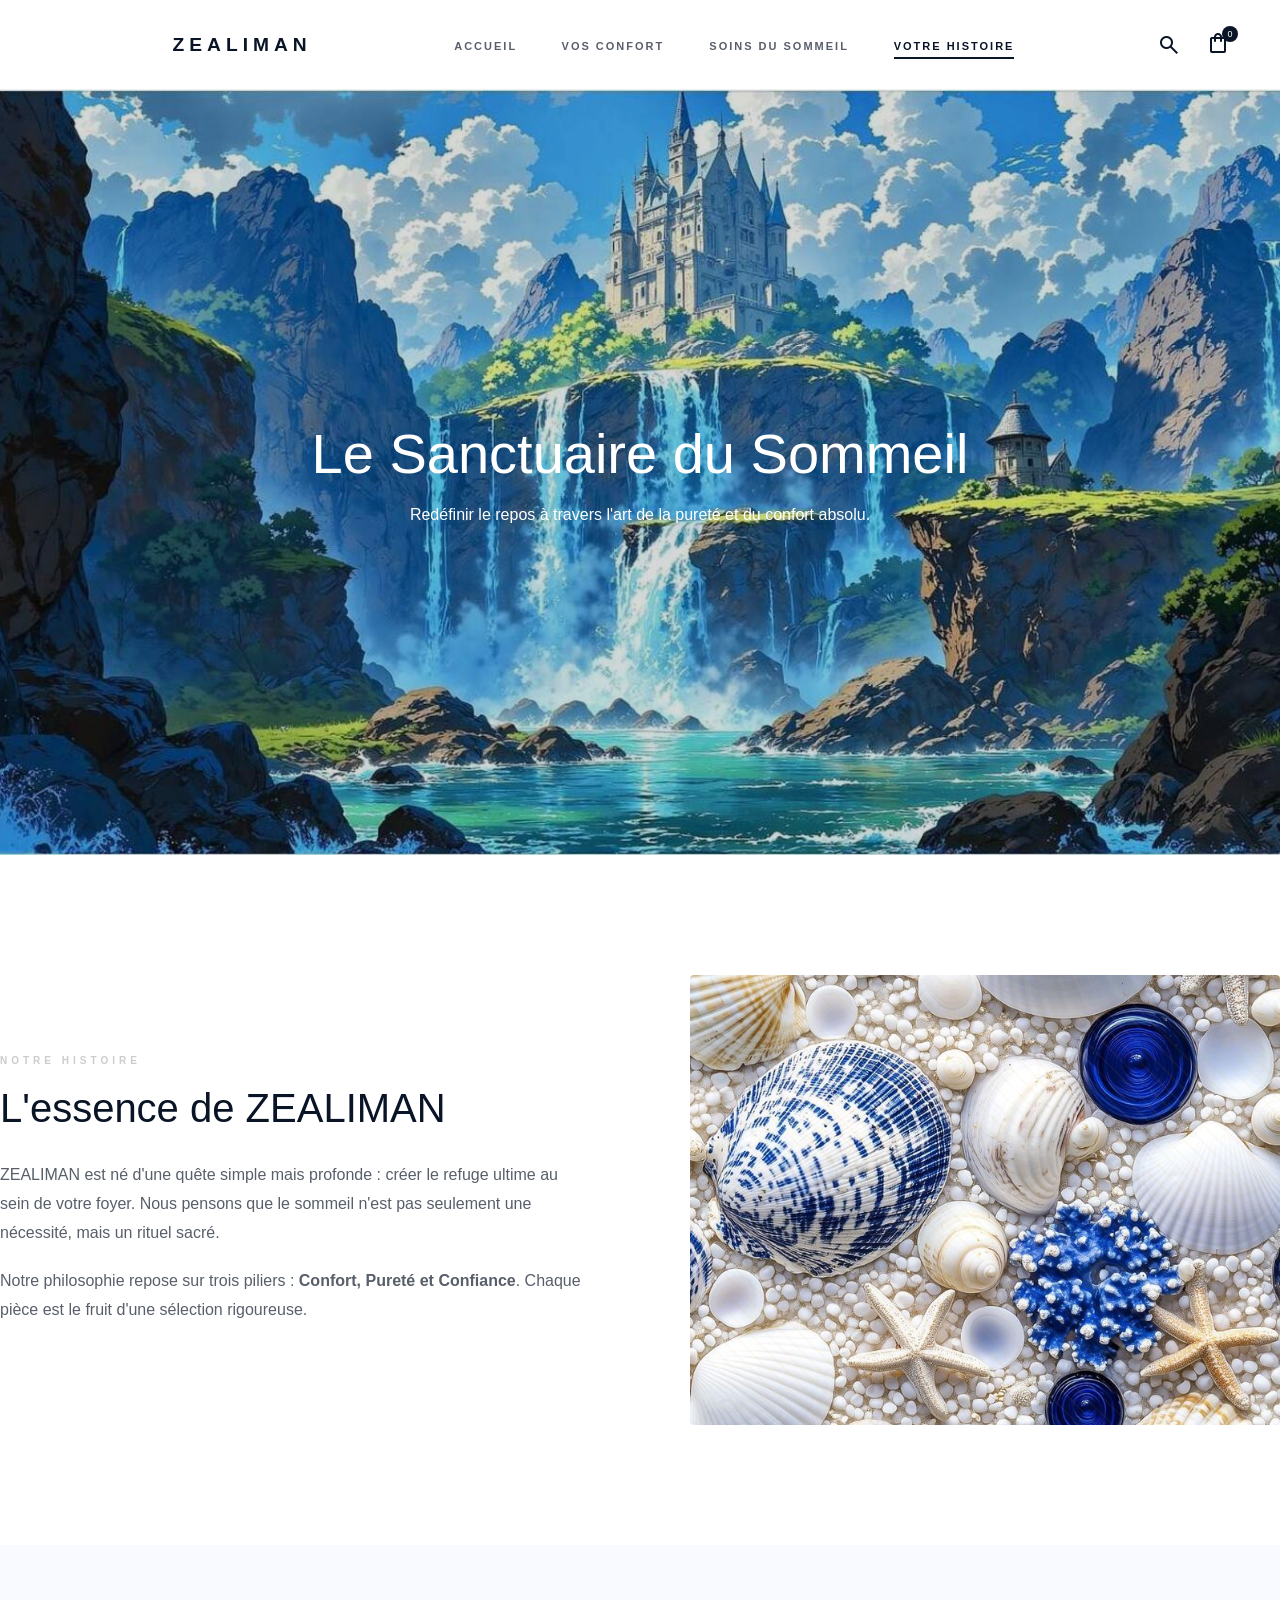
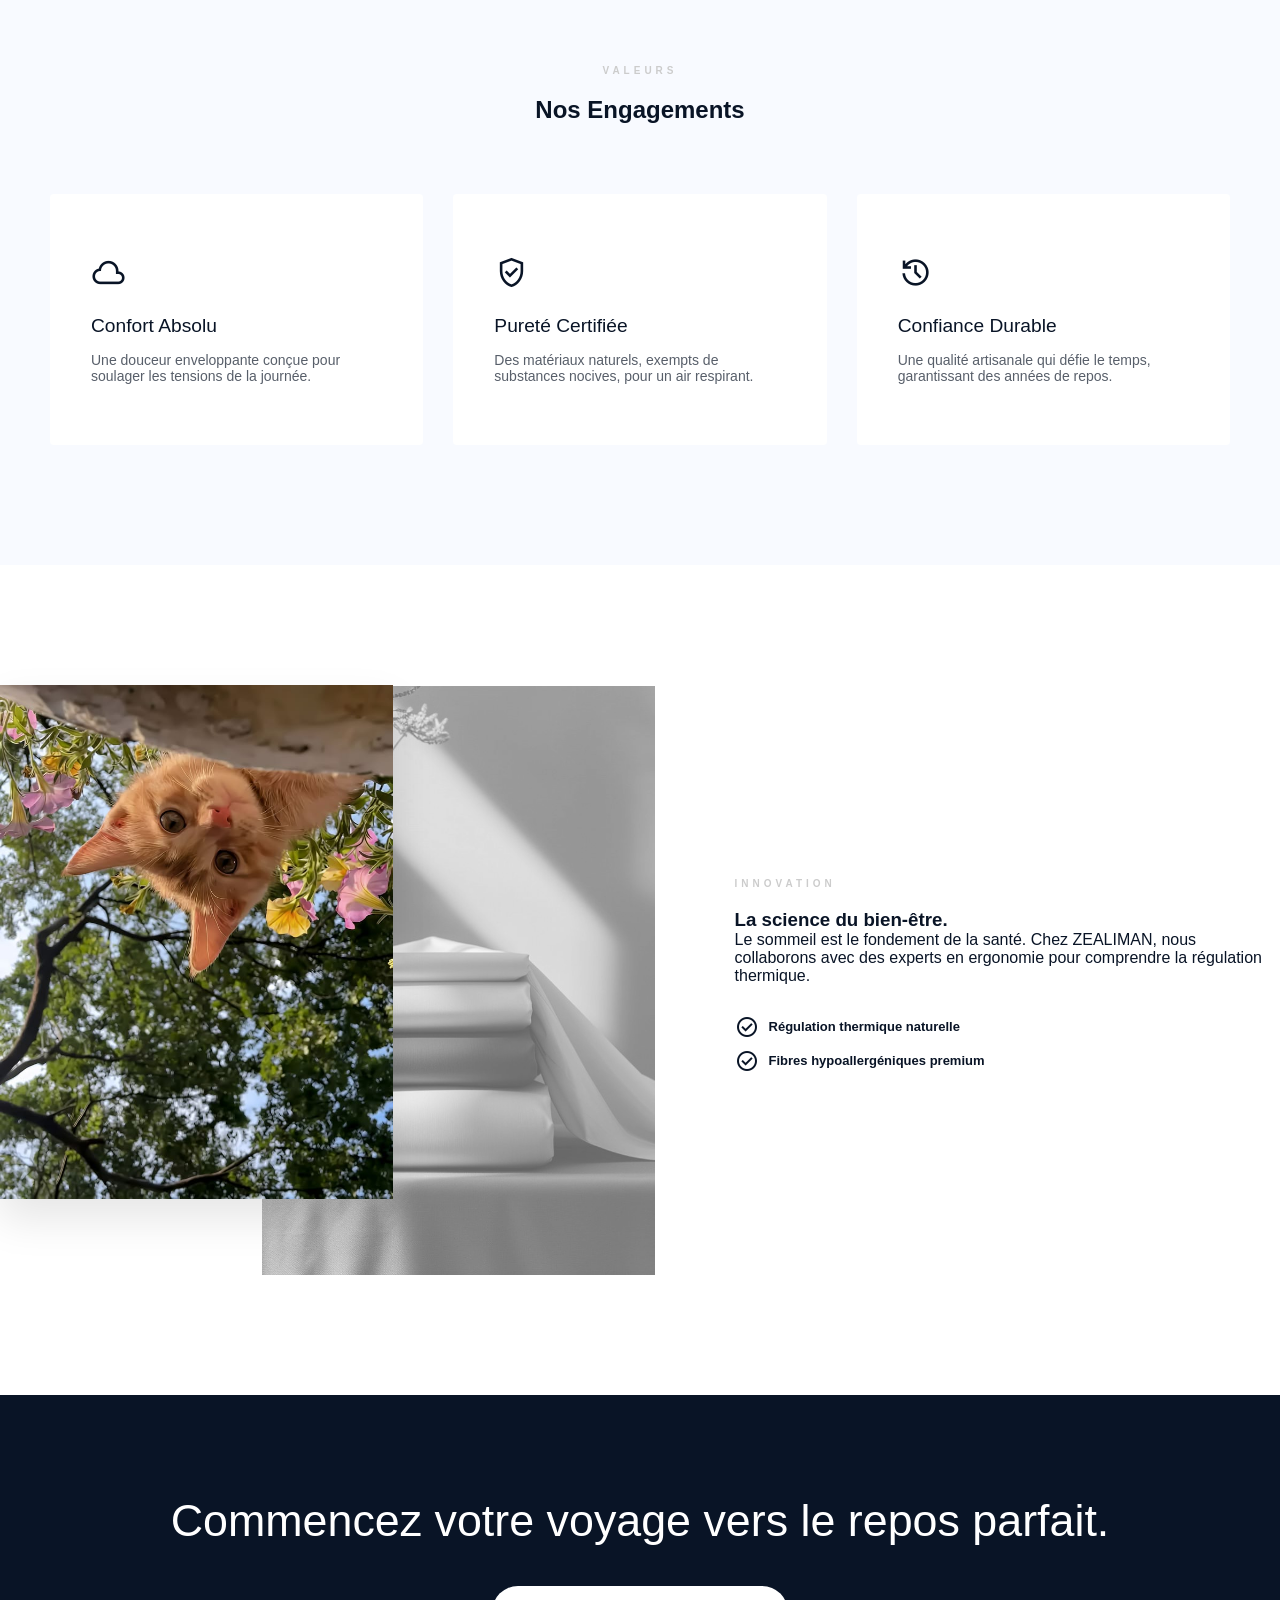
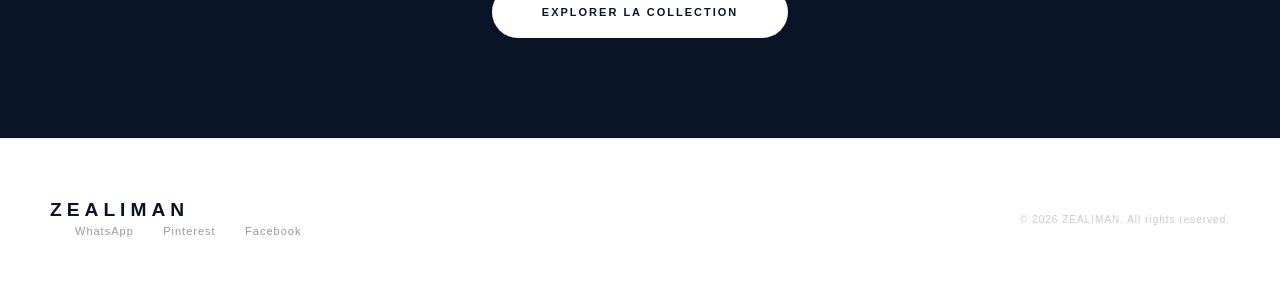
==== commit 523af977: "corrections sur les écriture pour les téléphone" ====
--- a/IMAGES /ABOUT.html
+++ b/IMAGES /ABOUT.html
@@ -9,6 +9,7 @@
     <link href="https://fonts.googleapis.com/css2?family=Manrope:wght@200;300;500;700&display=swap" rel="stylesheet">
     <link rel="stylesheet"
         href="https://fonts.googleapis.com/css2?family=Material+Symbols+Outlined:opsz,wght,FILL,GRAD@24,200,0,0" />
+        <meta name="viewport" content="width=device-width, initial-scale=1.0">
 </head>
 
 <body>
--- a/IMAGES /ABOUT.css
+++ b/IMAGES /ABOUT.css
@@ -17,6 +17,7 @@
     color: var(--dark);
     background: #fff;
     -webkit-font-smoothing: antialiased;
+    font-family: 'VotrePolice', sans-serif;
 }
 
 .container {
